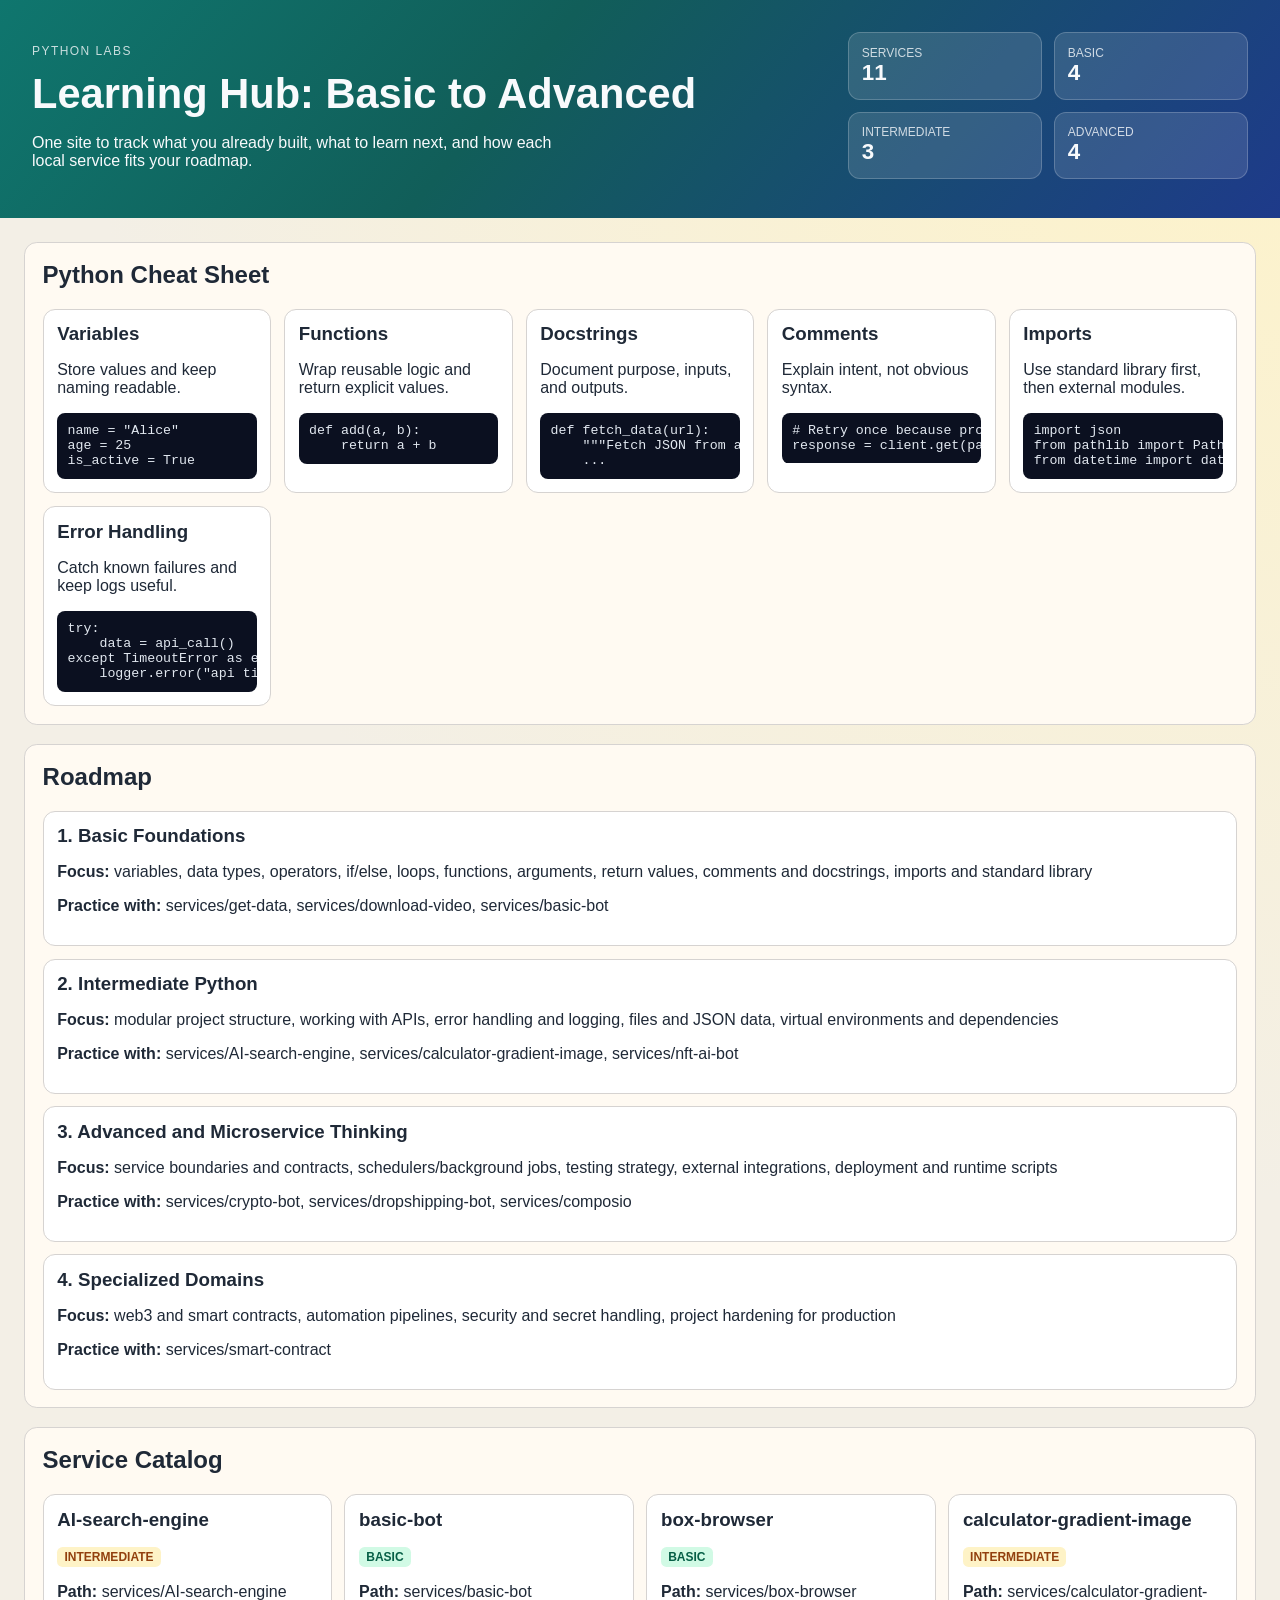
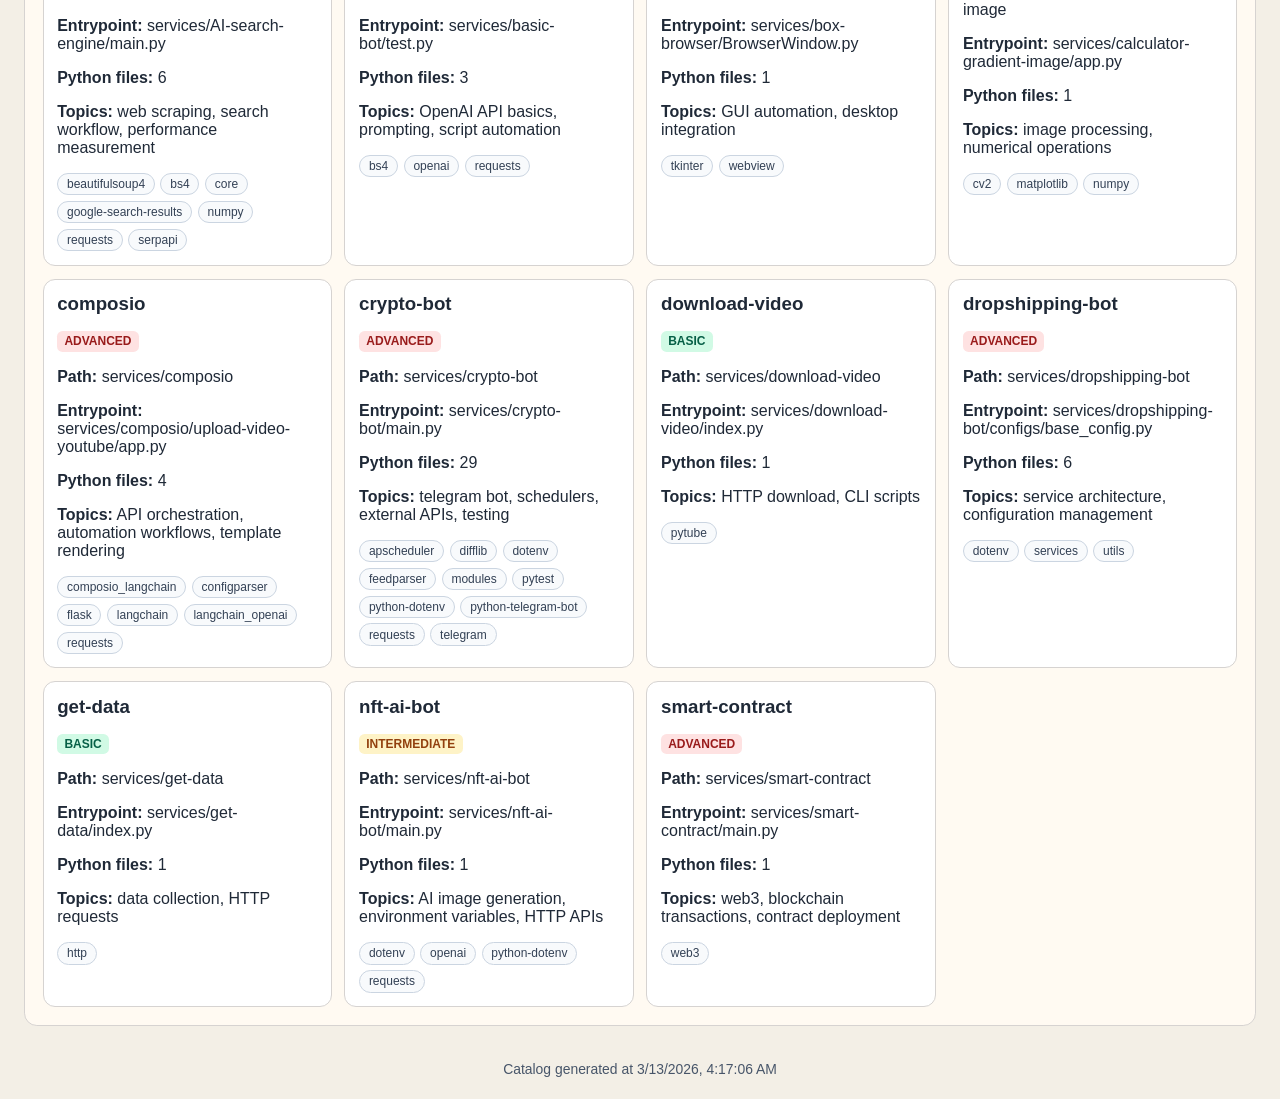
==== site/index.html @ 6ae6c9ae "Reorganize labs into services and add unified learning site" ====
<!DOCTYPE html>
<html lang="en">
  <head>
    <meta charset="UTF-8" />
    <meta name="viewport" content="width=device-width, initial-scale=1.0" />
    <title>Python Labs Learning Hub</title>
    <link rel="stylesheet" href="assets/styles.css" />
  </head>
  <body>
    <header class="hero">
      <div class="hero-content">
        <p class="eyebrow">Python Labs</p>
        <h1>Learning Hub: Basic to Advanced</h1>
        <p>
          One site to track what you already built, what to learn next, and how each
          local service fits your roadmap.
        </p>
      </div>
      <div class="stats" id="stats"></div>
    </header>

    <main>
      <section class="panel">
        <h2>Python Cheat Sheet</h2>
        <div id="cheatsheet" class="grid"></div>
      </section>

      <section class="panel">
        <h2>Roadmap</h2>
        <div id="roadmap" class="timeline"></div>
      </section>

      <section class="panel">
        <h2>Service Catalog</h2>
        <div id="services" class="cards"></div>
      </section>
    </main>

    <footer>
      <span id="generatedAt"></span>
    </footer>

    <script src="assets/app.js"></script>
  </body>
</html>
---- site/assets/styles.css ----
:root {
  --bg: #f3efe6;
  --surface: #fffaf2;
  --ink: #1f2937;
  --muted: #475569;
  --brand: #0f766e;
  --accent: #c2410c;
  --line: #d6d3d1;
}

* {
  box-sizing: border-box;
}

body {
  margin: 0;
  font-family: "IBM Plex Sans", "Segoe UI", sans-serif;
  color: var(--ink);
  background: radial-gradient(circle at top right, #fef3c7 0%, var(--bg) 40%), var(--bg);
}

.hero {
  display: grid;
  grid-template-columns: 2fr 1fr;
  gap: 1rem;
  padding: 2rem;
  background: linear-gradient(130deg, #0f766e 0%, #115e59 40%, #1e3a8a 100%);
  color: #f8fafc;
}

.hero h1 {
  margin: 0.2rem 0 0.6rem;
  font-family: "Space Grotesk", "Trebuchet MS", sans-serif;
  font-size: clamp(1.8rem, 4vw, 2.6rem);
}

.hero p {
  max-width: 60ch;
}

.eyebrow {
  text-transform: uppercase;
  letter-spacing: 0.12em;
  font-size: 0.75rem;
  opacity: 0.8;
}

.stats {
  display: grid;
  grid-template-columns: repeat(2, minmax(120px, 1fr));
  gap: 0.75rem;
  align-content: start;
}

.stat-card {
  background: rgba(255, 255, 255, 0.12);
  border: 1px solid rgba(255, 255, 255, 0.2);
  border-radius: 0.75rem;
  padding: 0.8rem;
}

.stat-label {
  font-size: 0.75rem;
  text-transform: uppercase;
  opacity: 0.8;
}

.stat-value {
  font-size: 1.4rem;
  font-weight: 700;
}

main {
  padding: 1.5rem;
  display: grid;
  gap: 1.2rem;
}

.panel {
  background: var(--surface);
  border: 1px solid var(--line);
  border-radius: 0.8rem;
  padding: 1.1rem;
}

.panel h2 {
  margin-top: 0;
  font-family: "Space Grotesk", "Trebuchet MS", sans-serif;
}

.grid {
  display: grid;
  grid-template-columns: repeat(auto-fit, minmax(220px, 1fr));
  gap: 0.8rem;
}

.cheat-item,
.service-card,
.timeline-item {
  border: 1px solid var(--line);
  border-radius: 0.75rem;
  background: #fff;
  padding: 0.85rem;
}

.cheat-item h3,
.timeline-item h3,
.service-card h3 {
  margin: 0 0 0.45rem;
}

pre {
  margin: 0;
  overflow: auto;
  background: #0b1020;
  color: #e2e8f0;
  border-radius: 0.5rem;
  padding: 0.65rem;
  font-size: 0.83rem;
}

.timeline {
  display: grid;
  gap: 0.8rem;
}

.tags {
  display: flex;
  flex-wrap: wrap;
  gap: 0.35rem;
  margin-top: 0.6rem;
}

.tag {
  border-radius: 999px;
  padding: 0.2rem 0.55rem;
  font-size: 0.75rem;
  border: 1px solid #cbd5e1;
  color: #334155;
  background: #f8fafc;
}

.cards {
  display: grid;
  grid-template-columns: repeat(auto-fit, minmax(270px, 1fr));
  gap: 0.8rem;
}

.level {
  display: inline-block;
  border-radius: 0.35rem;
  padding: 0.2rem 0.45rem;
  font-size: 0.75rem;
  text-transform: uppercase;
  font-weight: 700;
}

.level.basic {
  background: #d1fae5;
  color: #065f46;
}

.level.intermediate {
  background: #fef3c7;
  color: #92400e;
}

.level.advanced {
  background: #fee2e2;
  color: #991b1b;
}

footer {
  color: var(--muted);
  text-align: center;
  padding: 0.7rem 1rem 1.4rem;
  font-size: 0.87rem;
}

@media (max-width: 900px) {
  .hero {
    grid-template-columns: 1fr;
  }
}
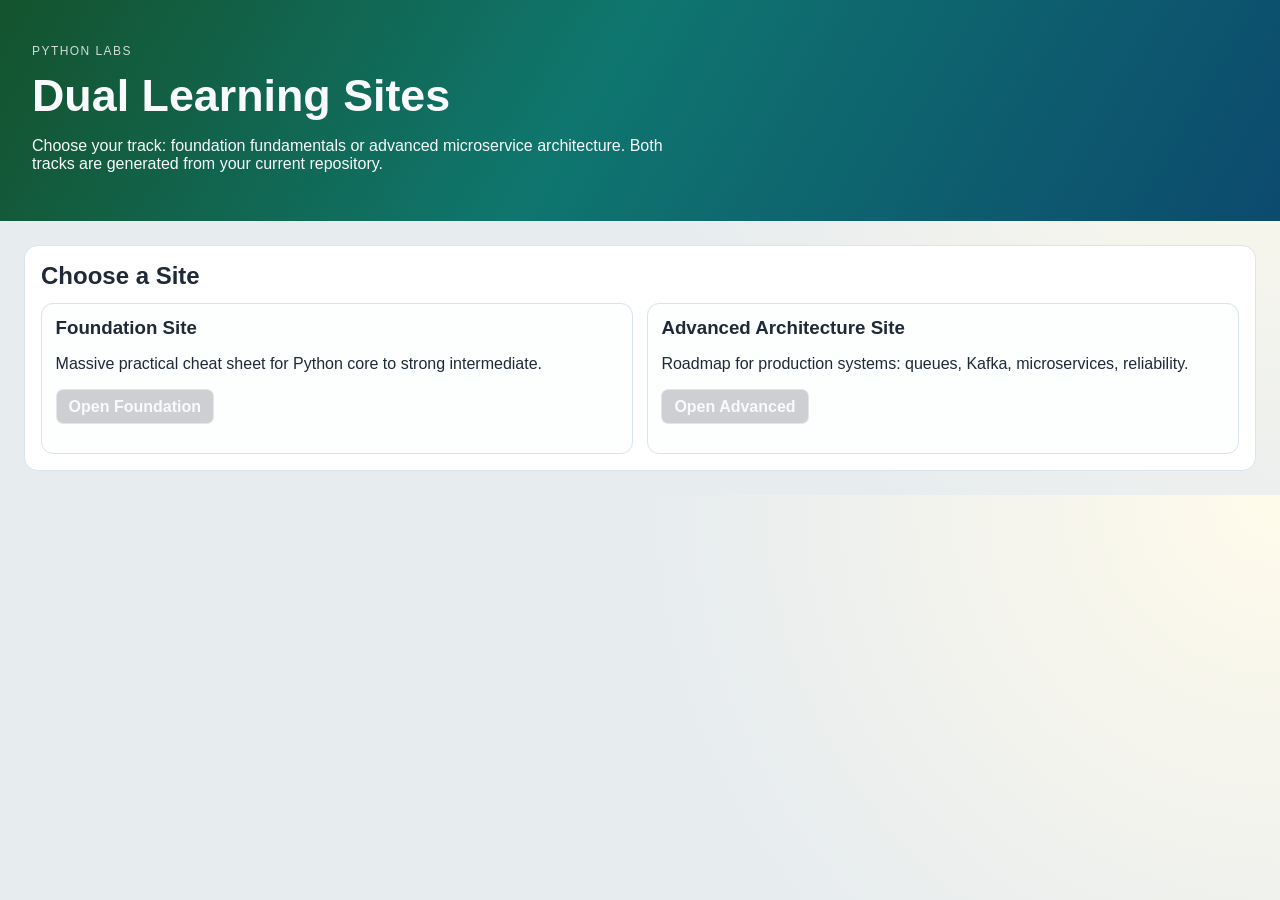
==== commit 0e0d7159: "Split learning portal into foundation and advanced tracks" ====
--- a/site/index.html
+++ b/site/index.html
@@ -3,43 +3,37 @@
   <head>
     <meta charset="UTF-8" />
     <meta name="viewport" content="width=device-width, initial-scale=1.0" />
-    <title>Python Labs Learning Hub</title>
+    <title>Python Labs Learning Sites</title>
     <link rel="stylesheet" href="assets/styles.css" />
   </head>
   <body>
-    <header class="hero">
+    <header class="hero landing-hero">
       <div class="hero-content">
         <p class="eyebrow">Python Labs</p>
-        <h1>Learning Hub: Basic to Advanced</h1>
+        <h1>Dual Learning Sites</h1>
         <p>
-          One site to track what you already built, what to learn next, and how each
-          local service fits your roadmap.
+          Choose your track: foundation fundamentals or advanced microservice architecture.
+          Both tracks are generated from your current repository.
         </p>
       </div>
-      <div class="stats" id="stats"></div>
     </header>
 
     <main>
       <section class="panel">
-        <h2>Python Cheat Sheet</h2>
-        <div id="cheatsheet" class="grid"></div>
-      </section>
-
-      <section class="panel">
-        <h2>Roadmap</h2>
-        <div id="roadmap" class="timeline"></div>
-      </section>
-
-      <section class="panel">
-        <h2>Service Catalog</h2>
-        <div id="services" class="cards"></div>
+        <h2>Choose a Site</h2>
+        <div class="cards two-cols">
+          <article class="service-card">
+            <h3>Foundation Site</h3>
+            <p>Massive practical cheat sheet for Python core to strong intermediate.</p>
+            <p><a class="btn" href="foundation.html">Open Foundation</a></p>
+          </article>
+          <article class="service-card">
+            <h3>Advanced Architecture Site</h3>
+            <p>Roadmap for production systems: queues, Kafka, microservices, reliability.</p>
+            <p><a class="btn" href="advanced.html">Open Advanced</a></p>
+          </article>
+        </div>
       </section>
     </main>
-
-    <footer>
-      <span id="generatedAt"></span>
-    </footer>
-
-    <script src="assets/app.js"></script>
   </body>
 </html>
--- a/site/assets/styles.css
+++ b/site/assets/styles.css
@@ -1,11 +1,12 @@
 :root {
-  --bg: #f3efe6;
-  --surface: #fffaf2;
+  --bg: #e7ecef;
+  --surface: #ffffff;
   --ink: #1f2937;
   --muted: #475569;
   --brand: #0f766e;
-  --accent: #c2410c;
-  --line: #d6d3d1;
+  --brand-2: #1e3a8a;
+  --accent: #b45309;
+  --line: #dbe4ea;
 }
 
 * {
@@ -16,7 +17,7 @@
   margin: 0;
   font-family: "IBM Plex Sans", "Segoe UI", sans-serif;
   color: var(--ink);
-  background: radial-gradient(circle at top right, #fef3c7 0%, var(--bg) 40%), var(--bg);
+  background: radial-gradient(circle at top right, #fffbeb 0%, #e7ecef 46%), var(--bg);
 }
 
 .hero {
@@ -24,30 +25,38 @@
   grid-template-columns: 2fr 1fr;
   gap: 1rem;
   padding: 2rem;
-  background: linear-gradient(130deg, #0f766e 0%, #115e59 40%, #1e3a8a 100%);
+  background: linear-gradient(120deg, #14532d 0%, #0f766e 45%, #0c4a6e 100%);
   color: #f8fafc;
+}
+
+.landing-hero {
+  grid-template-columns: 1fr;
+}
+
+.advanced-hero {
+  background: linear-gradient(125deg, #312e81 0%, #1e3a8a 50%, #0c4a6e 100%);
 }
 
 .hero h1 {
   margin: 0.2rem 0 0.6rem;
   font-family: "Space Grotesk", "Trebuchet MS", sans-serif;
-  font-size: clamp(1.8rem, 4vw, 2.6rem);
+  font-size: clamp(1.9rem, 4vw, 2.8rem);
 }
 
 .hero p {
-  max-width: 60ch;
+  max-width: 72ch;
 }
 
 .eyebrow {
   text-transform: uppercase;
   letter-spacing: 0.12em;
   font-size: 0.75rem;
-  opacity: 0.8;
+  opacity: 0.82;
 }
 
 .stats {
   display: grid;
-  grid-template-columns: repeat(2, minmax(120px, 1fr));
+  grid-template-columns: repeat(2, minmax(130px, 1fr));
   gap: 0.75rem;
   align-content: start;
 }
@@ -62,102 +71,104 @@
 .stat-label {
   font-size: 0.75rem;
   text-transform: uppercase;
-  opacity: 0.8;
+  opacity: 0.86;
 }
 
 .stat-value {
-  font-size: 1.4rem;
+  font-size: 1.25rem;
   font-weight: 700;
 }
 
 main {
   padding: 1.5rem;
   display: grid;
-  gap: 1.2rem;
+  gap: 1rem;
 }
 
 .panel {
   background: var(--surface);
   border: 1px solid var(--line);
-  border-radius: 0.8rem;
-  padding: 1.1rem;
+  border-radius: 0.85rem;
+  padding: 1rem;
 }
 
 .panel h2 {
-  margin-top: 0;
+  margin: 0 0 0.8rem;
   font-family: "Space Grotesk", "Trebuchet MS", sans-serif;
 }
 
-.grid {
-  display: grid;
-  grid-template-columns: repeat(auto-fit, minmax(220px, 1fr));
-  gap: 0.8rem;
-}
-
-.cheat-item,
+.cards {
+  display: grid;
+  grid-template-columns: repeat(auto-fit, minmax(300px, 1fr));
+  gap: 0.85rem;
+}
+
+.two-cols {
+  grid-template-columns: repeat(auto-fit, minmax(260px, 1fr));
+}
+
 .service-card,
-.timeline-item {
+.timeline-item,
+.cheat-item {
   border: 1px solid var(--line);
   border-radius: 0.75rem;
-  background: #fff;
+  background: #fdfefe;
   padding: 0.85rem;
 }
 
-.cheat-item h3,
+.service-card h3,
 .timeline-item h3,
-.service-card h3 {
+.cheat-item h3 {
   margin: 0 0 0.45rem;
 }
 
+.timeline {
+  display: grid;
+  gap: 0.8rem;
+}
+
 pre {
-  margin: 0;
+  margin: 0.5rem 0;
   overflow: auto;
   background: #0b1020;
   color: #e2e8f0;
   border-radius: 0.5rem;
   padding: 0.65rem;
-  font-size: 0.83rem;
-}
-
-.timeline {
-  display: grid;
-  gap: 0.8rem;
+  font-size: 0.82rem;
 }
 
 .tags {
   display: flex;
   flex-wrap: wrap;
   gap: 0.35rem;
-  margin-top: 0.6rem;
+  margin-top: 0.5rem;
 }
 
 .tag {
   border-radius: 999px;
   padding: 0.2rem 0.55rem;
-  font-size: 0.75rem;
+  font-size: 0.74rem;
   border: 1px solid #cbd5e1;
   color: #334155;
   background: #f8fafc;
 }
 
-.cards {
-  display: grid;
-  grid-template-columns: repeat(auto-fit, minmax(270px, 1fr));
-  gap: 0.8rem;
+.tag.category {
+  background: #e2e8f0;
 }
 
 .level {
   display: inline-block;
-  border-radius: 0.35rem;
-  padding: 0.2rem 0.45rem;
-  font-size: 0.75rem;
+  border-radius: 0.3rem;
+  padding: 0.16rem 0.4rem;
+  font-size: 0.72rem;
   text-transform: uppercase;
   font-weight: 700;
 }
 
 .level.basic {
-  background: #d1fae5;
-  color: #065f46;
+  background: #dcfce7;
+  color: #166534;
 }
 
 .level.intermediate {
@@ -170,14 +181,25 @@
   color: #991b1b;
 }
 
+.btn {
+  display: inline-block;
+  text-decoration: none;
+  border: 1px solid rgba(255, 255, 255, 0.45);
+  color: #f8fafc;
+  background: rgba(15, 23, 42, 0.2);
+  padding: 0.45rem 0.75rem;
+  border-radius: 0.45rem;
+  font-weight: 600;
+}
+
 footer {
   color: var(--muted);
   text-align: center;
-  padding: 0.7rem 1rem 1.4rem;
-  font-size: 0.87rem;
-}
-
-@media (max-width: 900px) {
+  padding: 0.8rem 1rem 1.4rem;
+  font-size: 0.85rem;
+}
+
+@media (max-width: 920px) {
   .hero {
     grid-template-columns: 1fr;
   }
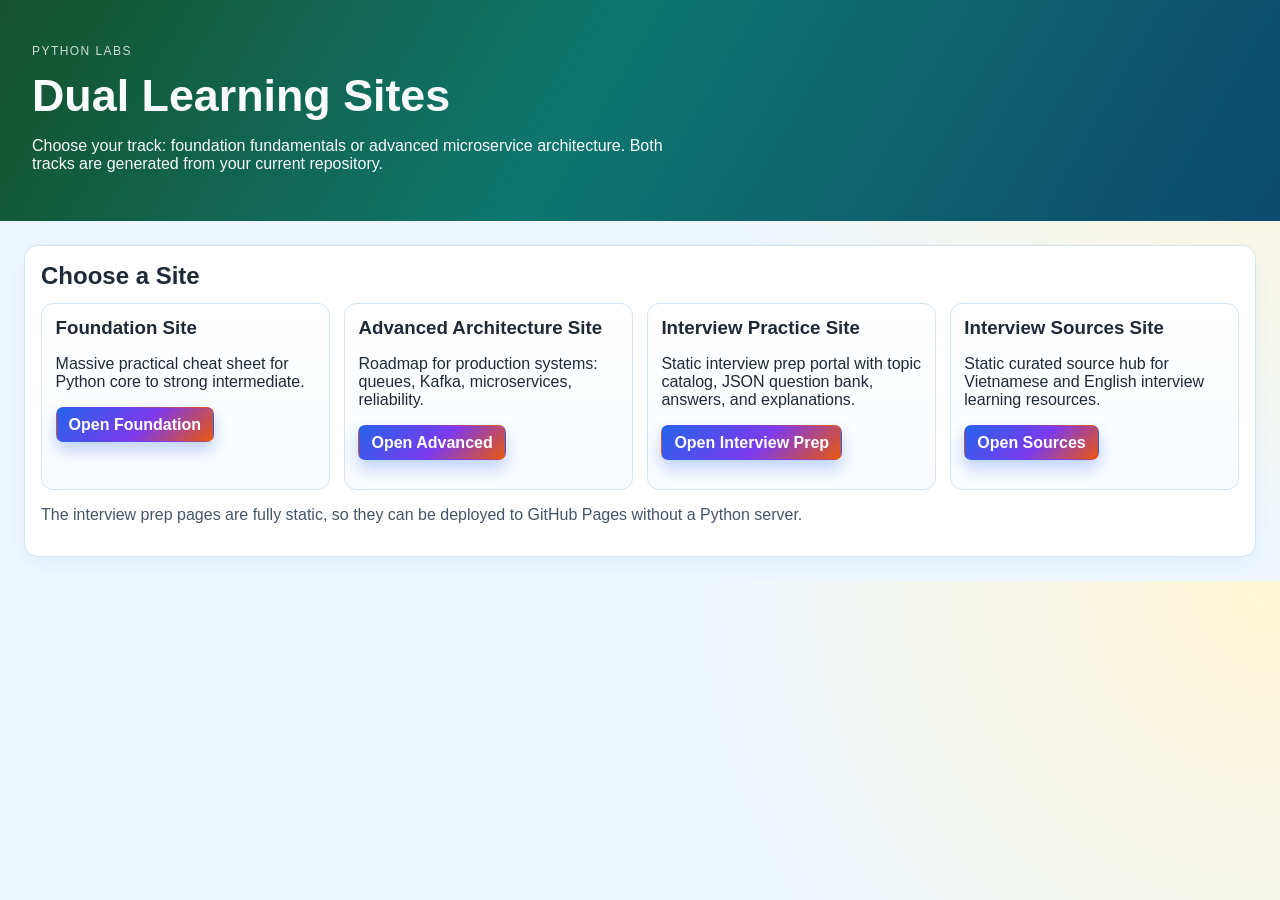
==== commit 6d3fe3f0: "Split code and interview question banks into separate static quiz pages" ====
--- a/site/index.html
+++ b/site/index.html
@@ -32,7 +32,20 @@
             <p>Roadmap for production systems: queues, Kafka, microservices, reliability.</p>
             <p><a class="btn" href="advanced.html">Open Advanced</a></p>
           </article>
+          <article class="service-card">
+            <h3>Interview Practice Site</h3>
+            <p>Static interview prep portal with topic catalog, JSON question bank, answers, and explanations.</p>
+            <p><a class="btn" href="interview.html">Open Interview Prep</a></p>
+          </article>
+          <article class="service-card">
+            <h3>Interview Sources Site</h3>
+            <p>Static curated source hub for Vietnamese and English interview learning resources.</p>
+            <p><a class="btn" href="interview-sources.html">Open Sources</a></p>
+          </article>
         </div>
+        <p class="page-note">
+          The interview prep pages are fully static, so they can be deployed to GitHub Pages without a Python server.
+        </p>
       </section>
     </main>
   </body>
--- a/site/assets/styles.css
+++ b/site/assets/styles.css
@@ -1,12 +1,12 @@
 :root {
-  --bg: #e7ecef;
+  --bg: #f3f8ff;
   --surface: #ffffff;
   --ink: #1f2937;
   --muted: #475569;
-  --brand: #0f766e;
-  --brand-2: #1e3a8a;
-  --accent: #b45309;
-  --line: #dbe4ea;
+  --brand: #0d9488;
+  --brand-2: #2563eb;
+  --accent: #ea580c;
+  --line: #d4e3f2;
 }
 
 * {
@@ -17,7 +17,7 @@
   margin: 0;
   font-family: "IBM Plex Sans", "Segoe UI", sans-serif;
   color: var(--ink);
-  background: radial-gradient(circle at top right, #fffbeb 0%, #e7ecef 46%), var(--bg);
+  background: radial-gradient(circle at top right, #fff7d6 0%, #eef6ff 42%), var(--bg);
 }
 
 .hero {
@@ -37,6 +37,10 @@
   background: linear-gradient(125deg, #312e81 0%, #1e3a8a 50%, #0c4a6e 100%);
 }
 
+.interview-hero {
+  background: linear-gradient(125deg, #4c0519 0%, #9f1239 35%, #be5b04 68%, #14532d 100%);
+}
+
 .hero h1 {
   margin: 0.2rem 0 0.6rem;
   font-family: "Space Grotesk", "Trebuchet MS", sans-serif;
@@ -45,6 +49,12 @@
 
 .hero p {
   max-width: 72ch;
+}
+
+.hero-actions {
+  display: flex;
+  flex-wrap: wrap;
+  gap: 0.75rem;
 }
 
 .eyebrow {
@@ -90,6 +100,7 @@
   border: 1px solid var(--line);
   border-radius: 0.85rem;
   padding: 1rem;
+  box-shadow: 0 8px 18px rgba(37, 99, 235, 0.06);
 }
 
 .panel h2 {
@@ -103,17 +114,58 @@
   gap: 0.85rem;
 }
 
+.compact-cards {
+  grid-template-columns: repeat(auto-fit, minmax(220px, 1fr));
+  margin-bottom: 1rem;
+}
+
+#cheatsheet.cards {
+  grid-template-columns: repeat(2, minmax(0, 1fr));
+}
+
 .two-cols {
   grid-template-columns: repeat(auto-fit, minmax(260px, 1fr));
 }
 
 .service-card,
 .timeline-item,
-.cheat-item {
+.cheat-item,
+.question-card {
   border: 1px solid var(--line);
   border-radius: 0.75rem;
-  background: #fdfefe;
+  background: linear-gradient(180deg, #ffffff 0%, #f8fbff 100%);
   padding: 0.85rem;
+}
+
+.roadmap-actions {
+  margin-top: 0.65rem;
+  display: flex;
+  flex-wrap: wrap;
+  gap: 0.7rem;
+  align-items: center;
+}
+
+.roadmap-actions label {
+  font-size: 0.9rem;
+  color: #334155;
+}
+
+.run-example-btn {
+  border: 1px solid transparent;
+  color: #ffffff;
+  background: linear-gradient(135deg, #0ea5e9 0%, #2563eb 60%, #7c3aed 100%);
+  padding: 0.35rem 0.65rem;
+  border-radius: 0.45rem;
+  font-weight: 600;
+  cursor: pointer;
+}
+
+.run-example-btn:hover {
+  filter: saturate(1.08);
+}
+
+.cheat-item {
+  border-left: 4px solid #60a5fa;
 }
 
 .service-card h3,
@@ -129,14 +181,19 @@
 
 pre {
   margin: 0.5rem 0;
-  overflow: auto;
-  background: #0b1020;
+  overflow-x: auto;
+  background: linear-gradient(110deg, #0b1020 0%, #0b1947 100%);
   color: #e2e8f0;
   border-radius: 0.5rem;
   padding: 0.65rem;
   font-size: 0.82rem;
 }
 
+pre code {
+  white-space: pre-wrap;
+  word-break: break-word;
+}
+
 .tags {
   display: flex;
   flex-wrap: wrap;
@@ -148,13 +205,15 @@
   border-radius: 999px;
   padding: 0.2rem 0.55rem;
   font-size: 0.74rem;
-  border: 1px solid #cbd5e1;
-  color: #334155;
-  background: #f8fafc;
+  border: 1px solid #bfd4ea;
+  color: #1e3a5f;
+  background: #eff6ff;
 }
 
 .tag.category {
-  background: #e2e8f0;
+  background: #dbeafe;
+  border-color: #93c5fd;
+  color: #1d4ed8;
 }
 
 .level {
@@ -184,12 +243,273 @@
 .btn {
   display: inline-block;
   text-decoration: none;
-  border: 1px solid rgba(255, 255, 255, 0.45);
-  color: #f8fafc;
-  background: rgba(15, 23, 42, 0.2);
+  border: 1px solid transparent;
+  color: #ffffff;
+  background: linear-gradient(135deg, #2563eb 0%, #7c3aed 55%, #ea580c 100%);
   padding: 0.45rem 0.75rem;
   border-radius: 0.45rem;
   font-weight: 600;
+  box-shadow: 0 8px 16px rgba(37, 99, 235, 0.28);
+  transition: transform 0.15s ease, box-shadow 0.15s ease, filter 0.15s ease;
+}
+
+.btn:hover {
+  transform: translateY(-1px);
+  box-shadow: 0 10px 18px rgba(124, 58, 237, 0.32);
+  filter: saturate(1.08);
+}
+
+.secondary-btn {
+  background: linear-gradient(135deg, #334155 0%, #475569 100%);
+  box-shadow: 0 8px 16px rgba(51, 65, 85, 0.22);
+}
+
+.page-note {
+  color: var(--muted);
+}
+
+.interview-card {
+  border-left: 4px solid #fb7185;
+}
+
+.compact-card {
+  padding-bottom: 1rem;
+}
+
+.active-set {
+  box-shadow: 0 12px 28px rgba(190, 24, 93, 0.16);
+  border-color: #fb7185;
+}
+
+.filter-bar {
+  display: flex;
+  flex-wrap: wrap;
+  gap: 0.55rem;
+  margin: 1rem 0;
+}
+
+.search-bar {
+  display: grid;
+  gap: 0.5rem;
+  margin: 0.9rem 0 0.3rem;
+}
+
+.search-input {
+  width: 100%;
+  border: 1px solid #cbd5e1;
+  border-radius: 0.7rem;
+  padding: 0.8rem 0.95rem;
+  font: inherit;
+  background: #ffffff;
+}
+
+.search-meta {
+  color: #64748b;
+  font-size: 0.9rem;
+}
+
+.source-list {
+  display: grid;
+  gap: 0.85rem;
+}
+
+.source-row {
+  border: 1px solid var(--line);
+  border-radius: 0.8rem;
+  background: linear-gradient(180deg, #ffffff 0%, #f8fbff 100%);
+  padding: 0.95rem 1rem;
+}
+
+.source-row h3 {
+  margin: 0 0 0.45rem;
+}
+
+.filter-btn {
+  border: 1px solid #fda4af;
+  background: #fff1f2;
+  color: #881337;
+  border-radius: 999px;
+  padding: 0.45rem 0.8rem;
+  cursor: pointer;
+  font-weight: 600;
+}
+
+.filter-btn.active {
+  background: linear-gradient(135deg, #e11d48 0%, #fb7185 100%);
+  color: #ffffff;
+  border-color: transparent;
+}
+
+.question-list {
+  display: grid;
+  gap: 0.9rem;
+}
+
+.quiz-summary {
+  display: grid;
+  grid-template-columns: repeat(auto-fit, minmax(150px, 1fr));
+  gap: 0.75rem;
+  margin: 1rem 0;
+}
+
+.summary-card {
+  border: 1px solid #dbe4f0;
+  border-radius: 0.75rem;
+  background: linear-gradient(180deg, #fff7ed 0%, #ffffff 100%);
+  padding: 0.8rem;
+}
+
+.summary-label {
+  font-size: 0.78rem;
+  text-transform: uppercase;
+  color: #64748b;
+}
+
+.summary-value {
+  margin-top: 0.2rem;
+  font-size: 1.15rem;
+  font-weight: 700;
+}
+
+.quiz-toolbar {
+  display: flex;
+  flex-wrap: wrap;
+  gap: 0.75rem;
+  margin-bottom: 1rem;
+}
+
+.question-card {
+  border-left: 4px solid #f97316;
+}
+
+.question-language {
+  margin: 0.4rem 0 0.75rem;
+  display: grid;
+  gap: 0.45rem;
+}
+
+.language-row {
+  border: 1px solid #e2e8f0;
+  border-radius: 0.6rem;
+  background: #f8fafc;
+  padding: 0.65rem 0.75rem;
+}
+
+.language-label {
+  display: inline-block;
+  margin-right: 0.45rem;
+  font-size: 0.75rem;
+  text-transform: uppercase;
+  color: #475569;
+  font-weight: 700;
+}
+
+.question-meta {
+  display: flex;
+  flex-wrap: wrap;
+  gap: 0.45rem;
+  align-items: center;
+  margin-bottom: 0.7rem;
+}
+
+.question-index {
+  font-size: 0.8rem;
+  color: #475569;
+  font-weight: 700;
+}
+
+.question-options {
+  display: grid;
+  gap: 0.45rem;
+  margin: 0.8rem 0;
+}
+
+.option-item {
+  border: 1px solid #fed7aa;
+  background: #fff7ed;
+  border-radius: 0.6rem;
+  padding: 0.7rem 0.85rem;
+}
+
+.option-item label {
+  display: flex;
+  gap: 0.65rem;
+  align-items: flex-start;
+  cursor: pointer;
+}
+
+.option-item input {
+  margin-top: 0.15rem;
+}
+
+.option-item.correct-option {
+  border-color: #86efac;
+  background: #f0fdf4;
+}
+
+.option-item.wrong-option {
+  border-color: #fda4af;
+  background: #fff1f2;
+}
+
+.reveal-btn {
+  margin-top: 0.2rem;
+}
+
+.question-actions {
+  display: flex;
+  flex-wrap: wrap;
+  gap: 0.75rem;
+  align-items: center;
+}
+
+.result-badge {
+  border-radius: 999px;
+  padding: 0.28rem 0.7rem;
+  font-size: 0.78rem;
+  font-weight: 700;
+}
+
+.result-badge.pending {
+  background: #e2e8f0;
+  color: #334155;
+}
+
+.result-badge.correct {
+  background: #dcfce7;
+  color: #166534;
+}
+
+.result-badge.wrong {
+  background: #fee2e2;
+  color: #991b1b;
+}
+
+.answer-panel {
+  margin-top: 0.85rem;
+  border-top: 1px solid #e2e8f0;
+  padding-top: 0.85rem;
+}
+
+.compare-box {
+  border: 1px solid #cbd5e1;
+  background: #f8fafc;
+  border-radius: 0.6rem;
+  padding: 0.75rem;
+}
+
+.compare-box ul {
+  margin-bottom: 0;
+}
+
+.hero .btn {
+  background: rgba(255, 255, 255, 0.16);
+  border-color: rgba(255, 255, 255, 0.45);
+  box-shadow: none;
+}
+
+.hero .btn:hover {
+  box-shadow: none;
 }
 
 footer {
@@ -199,8 +519,26 @@
   font-size: 0.85rem;
 }
 
+.console-panel {
+  margin: 0 1.5rem 1rem;
+}
+
+.diagram-card img {
+  display: block;
+  width: 100%;
+  border: 1px solid #cbd5e1;
+  border-radius: 0.5rem;
+  background: #ffffff;
+}
+
 @media (max-width: 920px) {
   .hero {
     grid-template-columns: 1fr;
   }
 }
+
+@media (max-width: 1180px) {
+  #cheatsheet.cards {
+    grid-template-columns: 1fr;
+  }
+}
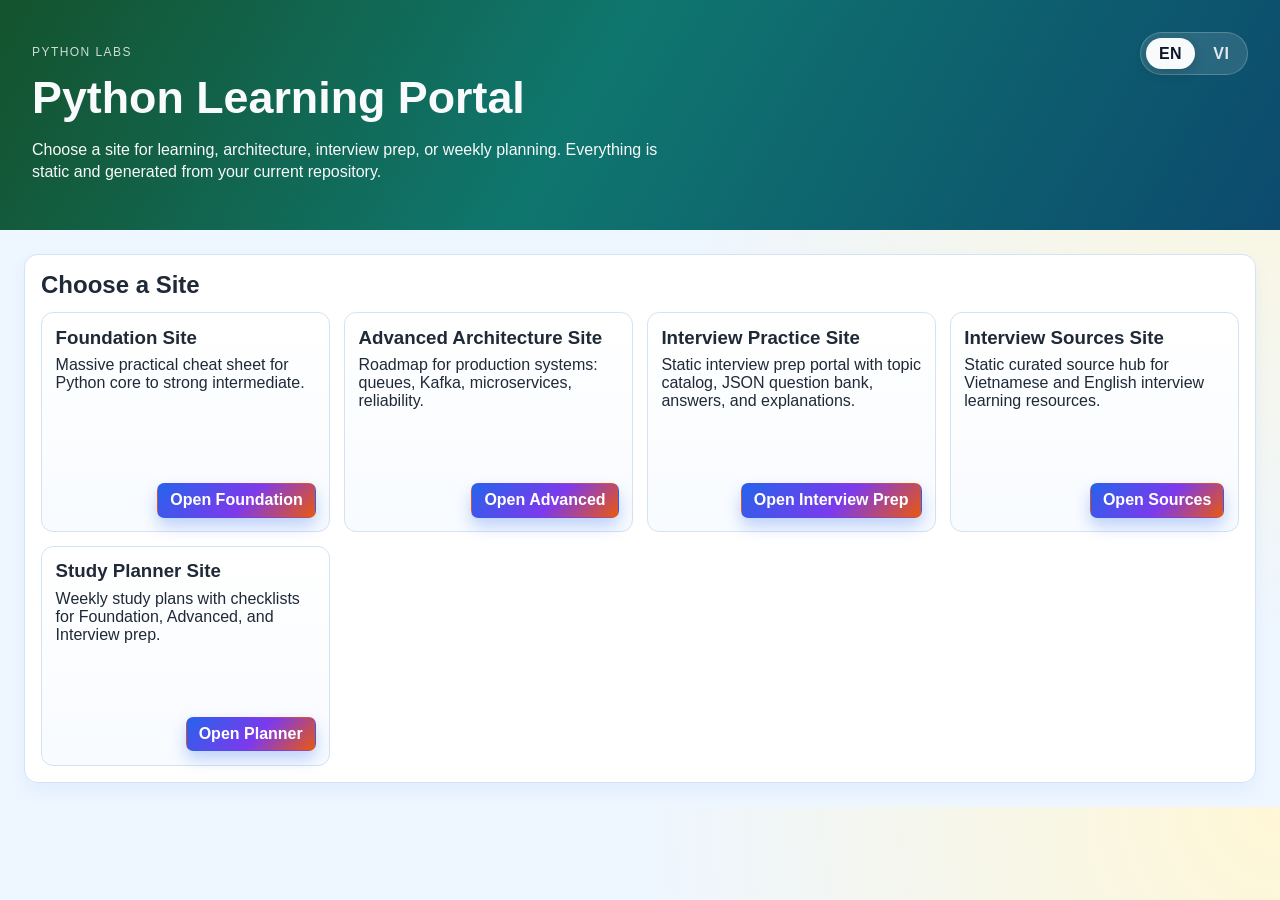
==== commit 12d8abb6: "Add bilingual static learning portal improvements" ====
--- a/site/index.html
+++ b/site/index.html
@@ -6,47 +6,54 @@
     <title>Python Labs Learning Sites</title>
     <link rel="stylesheet" href="assets/styles.css" />
   </head>
-  <body>
+  <body data-page="landing">
     <header class="hero landing-hero">
       <div class="hero-content">
-        <p class="eyebrow">Python Labs</p>
-        <h1>Dual Learning Sites</h1>
-        <p>
-          Choose your track: foundation fundamentals or advanced microservice architecture.
-          Both tracks are generated from your current repository.
+        <div class="lang-switch top-right" aria-label="Language switcher">
+          <button type="button" class="lang-btn active" data-lang="en">EN</button>
+          <button type="button" class="lang-btn" data-lang="vi">VI</button>
+        </div>
+        <p class="eyebrow" id="eyebrow">Python Labs</p>
+        <h1 id="landingTitle">Python Learning Portal</h1>
+        <p id="landingSubtitle">
+          Choose a site for learning, architecture, interview prep, or weekly planning.
+          Everything is static and generated from your current repository.
         </p>
       </div>
     </header>
 
     <main>
       <section class="panel">
-        <h2>Choose a Site</h2>
-        <div class="cards two-cols">
-          <article class="service-card">
-            <h3>Foundation Site</h3>
-            <p>Massive practical cheat sheet for Python core to strong intermediate.</p>
-            <p><a class="btn" href="foundation.html">Open Foundation</a></p>
+        <h2 id="landingSectionTitle">Choose a Site</h2>
+        <div class="cards landing-grid">
+          <article class="service-card landing-card">
+            <h3 id="landingFoundationTitle">Foundation Site</h3>
+            <p id="landingFoundationSummary">Massive practical cheat sheet for Python core to strong intermediate.</p>
+            <p class="landing-card-action"><a class="btn" id="landingFoundationButton" href="foundation.html">Open Foundation</a></p>
           </article>
-          <article class="service-card">
-            <h3>Advanced Architecture Site</h3>
-            <p>Roadmap for production systems: queues, Kafka, microservices, reliability.</p>
-            <p><a class="btn" href="advanced.html">Open Advanced</a></p>
+          <article class="service-card landing-card">
+            <h3 id="landingAdvancedTitle">Advanced Architecture Site</h3>
+            <p id="landingAdvancedSummary">Roadmap for production systems: queues, Kafka, microservices, reliability.</p>
+            <p class="landing-card-action"><a class="btn" id="landingAdvancedButton" href="advanced.html">Open Advanced</a></p>
           </article>
-          <article class="service-card">
-            <h3>Interview Practice Site</h3>
-            <p>Static interview prep portal with topic catalog, JSON question bank, answers, and explanations.</p>
-            <p><a class="btn" href="interview.html">Open Interview Prep</a></p>
+          <article class="service-card landing-card">
+            <h3 id="landingInterviewTitle">Interview Practice Site</h3>
+            <p id="landingInterviewSummary">Static interview prep portal with topic catalog, JSON question bank, answers, and explanations.</p>
+            <p class="landing-card-action"><a class="btn" id="landingInterviewButton" href="interview.html">Open Interview Prep</a></p>
           </article>
-          <article class="service-card">
-            <h3>Interview Sources Site</h3>
-            <p>Static curated source hub for Vietnamese and English interview learning resources.</p>
-            <p><a class="btn" href="interview-sources.html">Open Sources</a></p>
+          <article class="service-card landing-card">
+            <h3 id="landingSourcesTitle">Interview Sources Site</h3>
+            <p id="landingSourcesSummary">Static curated source hub for Vietnamese and English interview learning resources.</p>
+            <p class="landing-card-action"><a class="btn" id="landingSourcesButton" href="interview-sources.html">Open Sources</a></p>
+          </article>
+          <article class="service-card landing-card">
+            <h3 id="landingPlannerTitle">Study Planner Site</h3>
+            <p id="landingPlannerSummary">Weekly study plans with checklists for Foundation, Advanced, and Interview prep.</p>
+            <p class="landing-card-action"><a class="btn" id="landingPlannerButton" href="planner.html">Open Planner</a></p>
           </article>
         </div>
-        <p class="page-note">
-          The interview prep pages are fully static, so they can be deployed to GitHub Pages without a Python server.
-        </p>
       </section>
     </main>
+    <script src="assets/site.js"></script>
   </body>
 </html>
--- a/site/assets/styles.css
+++ b/site/assets/styles.css
@@ -21,6 +21,7 @@
 }
 
 .hero {
+  position: relative;
   display: grid;
   grid-template-columns: 2fr 1fr;
   gap: 1rem;
@@ -29,6 +30,10 @@
   color: #f8fafc;
 }
 
+.hero-content {
+  min-width: 0;
+}
+
 .landing-hero {
   grid-template-columns: 1fr;
 }
@@ -39,6 +44,10 @@
 
 .interview-hero {
   background: linear-gradient(125deg, #4c0519 0%, #9f1239 35%, #be5b04 68%, #14532d 100%);
+}
+
+.planner-hero {
+  background: linear-gradient(125deg, #1f2937 0%, #0f766e 38%, #0f766e 58%, #ca8a04 100%);
 }
 
 .hero h1 {
@@ -49,12 +58,15 @@
 
 .hero p {
   max-width: 72ch;
+  line-height: 1.35;
 }
 
 .hero-actions {
   display: flex;
   flex-wrap: wrap;
   gap: 0.75rem;
+  align-items: center;
+  margin-top: 1rem;
 }
 
 .eyebrow {
@@ -64,11 +76,57 @@
   opacity: 0.82;
 }
 
+.hero-note {
+  margin: 0.2rem 0 0;
+  color: rgba(248, 250, 252, 0.92);
+  line-height: 1.4;
+}
+
+.lang-switch {
+  display: inline-flex;
+  align-items: center;
+  gap: 0.35rem;
+  padding: 0.3rem;
+  border-radius: 999px;
+  background: rgba(255, 255, 255, 0.12);
+  border: 1px solid rgba(255, 255, 255, 0.2);
+}
+
+.lang-switch.top-right {
+  position: absolute;
+  top: 2rem;
+  right: 2rem;
+  z-index: 5;
+}
+
+.lang-btn {
+  border: 0;
+  border-radius: 999px;
+  padding: 0.42rem 0.8rem;
+  font: inherit;
+  font-weight: 700;
+  letter-spacing: 0.03em;
+  color: #e2e8f0;
+  background: transparent;
+  cursor: pointer;
+}
+
+.lang-btn.active {
+  color: #0f172a;
+  background: #f8fafc;
+  box-shadow: 0 4px 12px rgba(15, 23, 42, 0.2);
+}
+
+.lang-btn:not(.active):hover {
+  background: rgba(255, 255, 255, 0.12);
+}
+
 .stats {
   display: grid;
   grid-template-columns: repeat(2, minmax(130px, 1fr));
   gap: 0.75rem;
   align-content: start;
+  padding-top: 5rem;
 }
 
 .stat-card {
@@ -125,6 +183,32 @@
 
 .two-cols {
   grid-template-columns: repeat(auto-fit, minmax(260px, 1fr));
+}
+
+.landing-grid {
+  grid-template-columns: repeat(4, minmax(0, 1fr));
+}
+
+.landing-card {
+  position: relative;
+  min-height: 220px;
+  padding-bottom: 5rem;
+}
+
+.landing-card p {
+  margin-top: 0;
+}
+
+.landing-card-action {
+  position: absolute;
+  right: 0.85rem;
+  bottom: 0.85rem;
+  margin: 0;
+  padding: 0;
+}
+
+.landing-card > :last-child {
+  margin-bottom: 0;
 }
 
 .service-card,
@@ -272,6 +356,91 @@
   border-left: 4px solid #fb7185;
 }
 
+.planner-card,
+.planner-plan {
+  border-left: 4px solid #14b8a6;
+}
+
+.planner-plan-header {
+  display: flex;
+  justify-content: space-between;
+  gap: 1rem;
+  align-items: flex-start;
+}
+
+.planner-progress-chip {
+  min-width: 74px;
+  text-align: center;
+  border-radius: 999px;
+  padding: 0.35rem 0.7rem;
+  background: #ccfbf1;
+  color: #115e59;
+  font-weight: 700;
+}
+
+.planner-weeks {
+  display: grid;
+  gap: 0.8rem;
+  margin-top: 0.8rem;
+}
+
+.planner-grid {
+  display: grid;
+  grid-template-columns: repeat(auto-fit, minmax(220px, 1fr));
+  gap: 0.6rem 1rem;
+}
+
+.planner-subsection {
+  margin-top: 0.8rem;
+}
+
+.planner-subsection p {
+  margin-bottom: 0.4rem;
+}
+
+.planner-subsection ul {
+  margin: 0.35rem 0 0;
+}
+
+.planner-week {
+  border: 1px solid #bfdbfe;
+  border-radius: 0.75rem;
+  background: linear-gradient(180deg, #f8fffe 0%, #f8fbff 100%);
+  padding: 0.85rem;
+}
+
+.planner-week h4 {
+  margin: 0;
+}
+
+.planner-task-list {
+  display: grid;
+  gap: 0.55rem;
+}
+
+.planner-task {
+  display: flex;
+  gap: 0.7rem;
+  align-items: flex-start;
+  border: 1px solid #dbeafe;
+  border-radius: 0.65rem;
+  background: #ffffff;
+  padding: 0.7rem 0.8rem;
+}
+
+.planner-task input {
+  margin-top: 0.25rem;
+}
+
+.planner-task:has(input:checked) {
+  border-color: #99f6e4;
+  background: #f0fdfa;
+}
+
+.planner-actions {
+  margin: 0.9rem 0 0;
+}
+
 .compact-card {
   padding-bottom: 1rem;
 }
@@ -535,10 +704,54 @@
   .hero {
     grid-template-columns: 1fr;
   }
+
+  .hero-content {
+    padding-top: 3.7rem;
+  }
+
+  .lang-switch.top-right {
+    top: 1rem;
+    right: 1rem;
+  }
+
+  .stats {
+    padding-top: 0;
+  }
 }
 
 @media (max-width: 1180px) {
   #cheatsheet.cards {
     grid-template-columns: 1fr;
   }
-}
+
+  .landing-grid {
+    grid-template-columns: repeat(2, minmax(0, 1fr));
+  }
+}
+
+@media (max-width: 640px) {
+  .hero-actions {
+    align-items: stretch;
+  }
+
+  .lang-switch {
+    width: fit-content;
+  }
+
+  .hero-content {
+    padding-top: 3.9rem;
+  }
+
+  .lang-switch.top-right {
+    top: 1rem;
+    right: 1rem;
+  }
+
+  .planner-plan-header {
+    flex-direction: column;
+  }
+
+  .landing-grid {
+    grid-template-columns: 1fr;
+  }
+}
